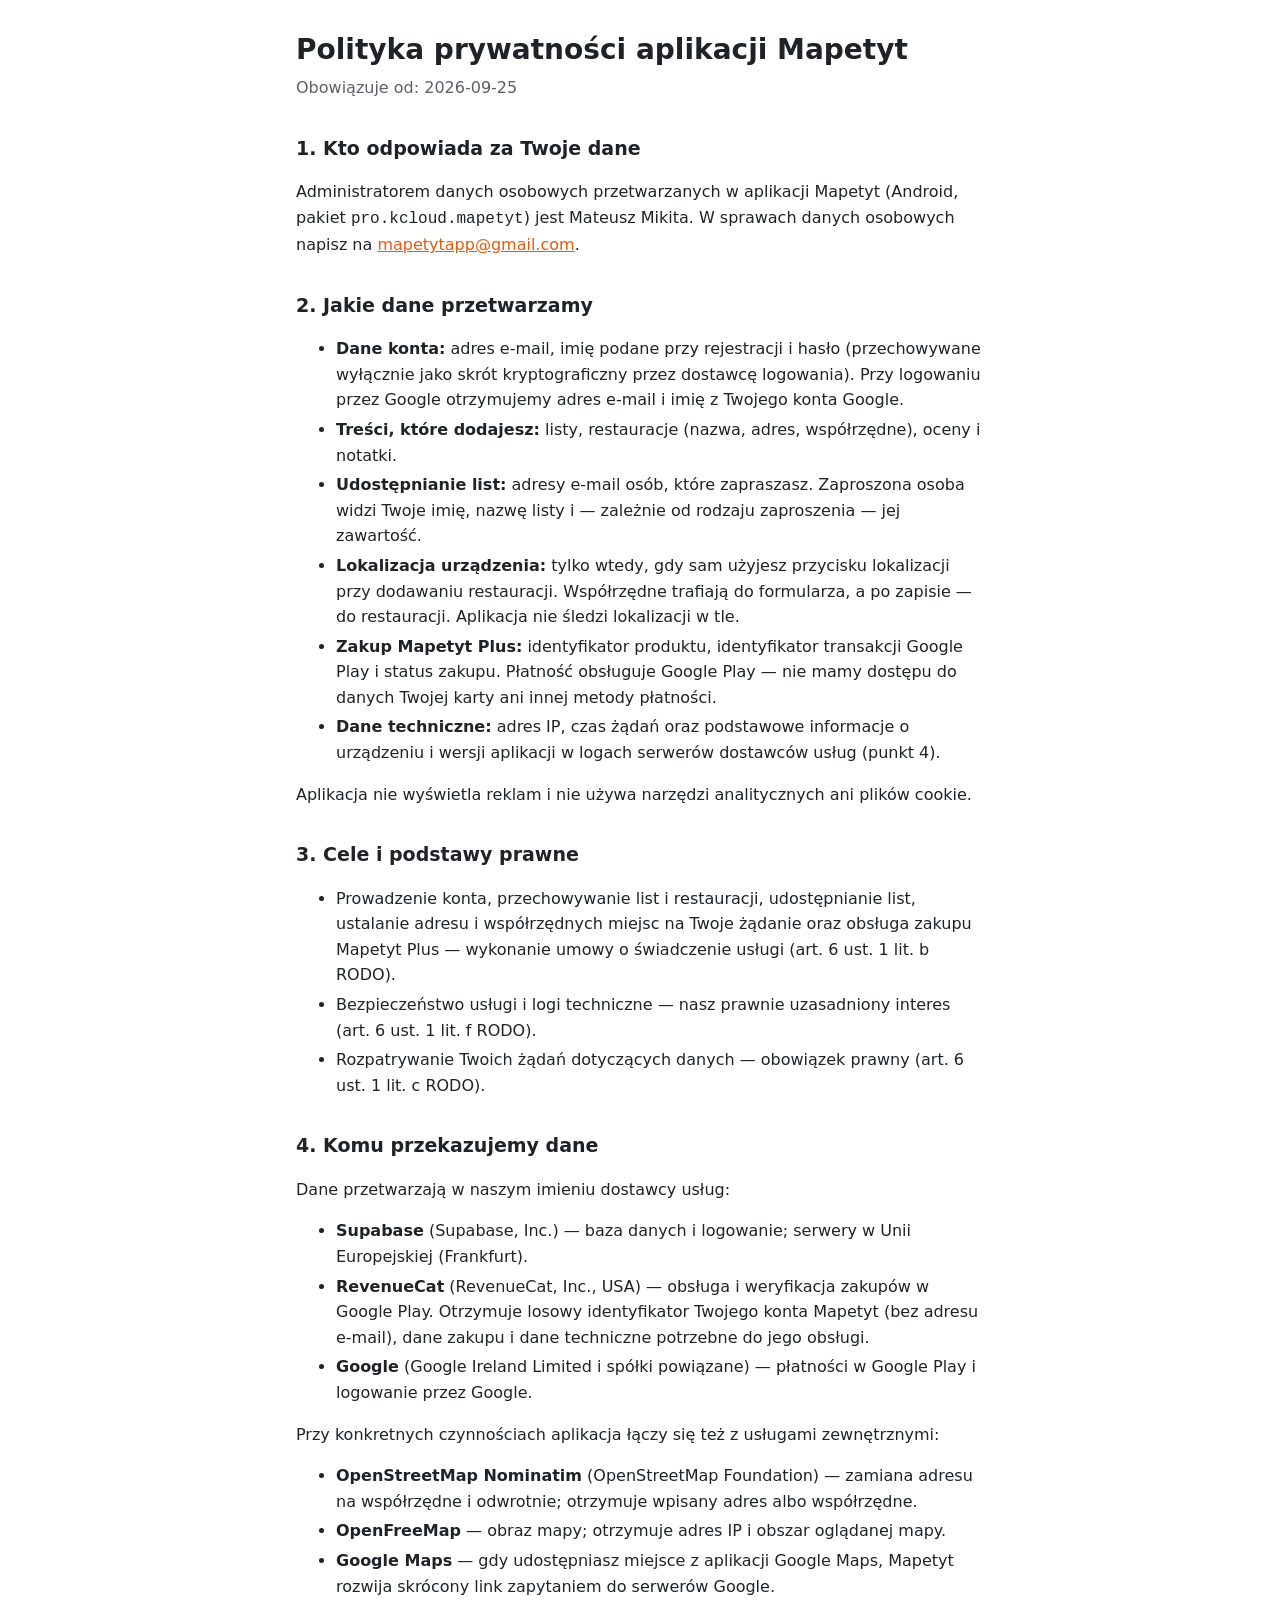
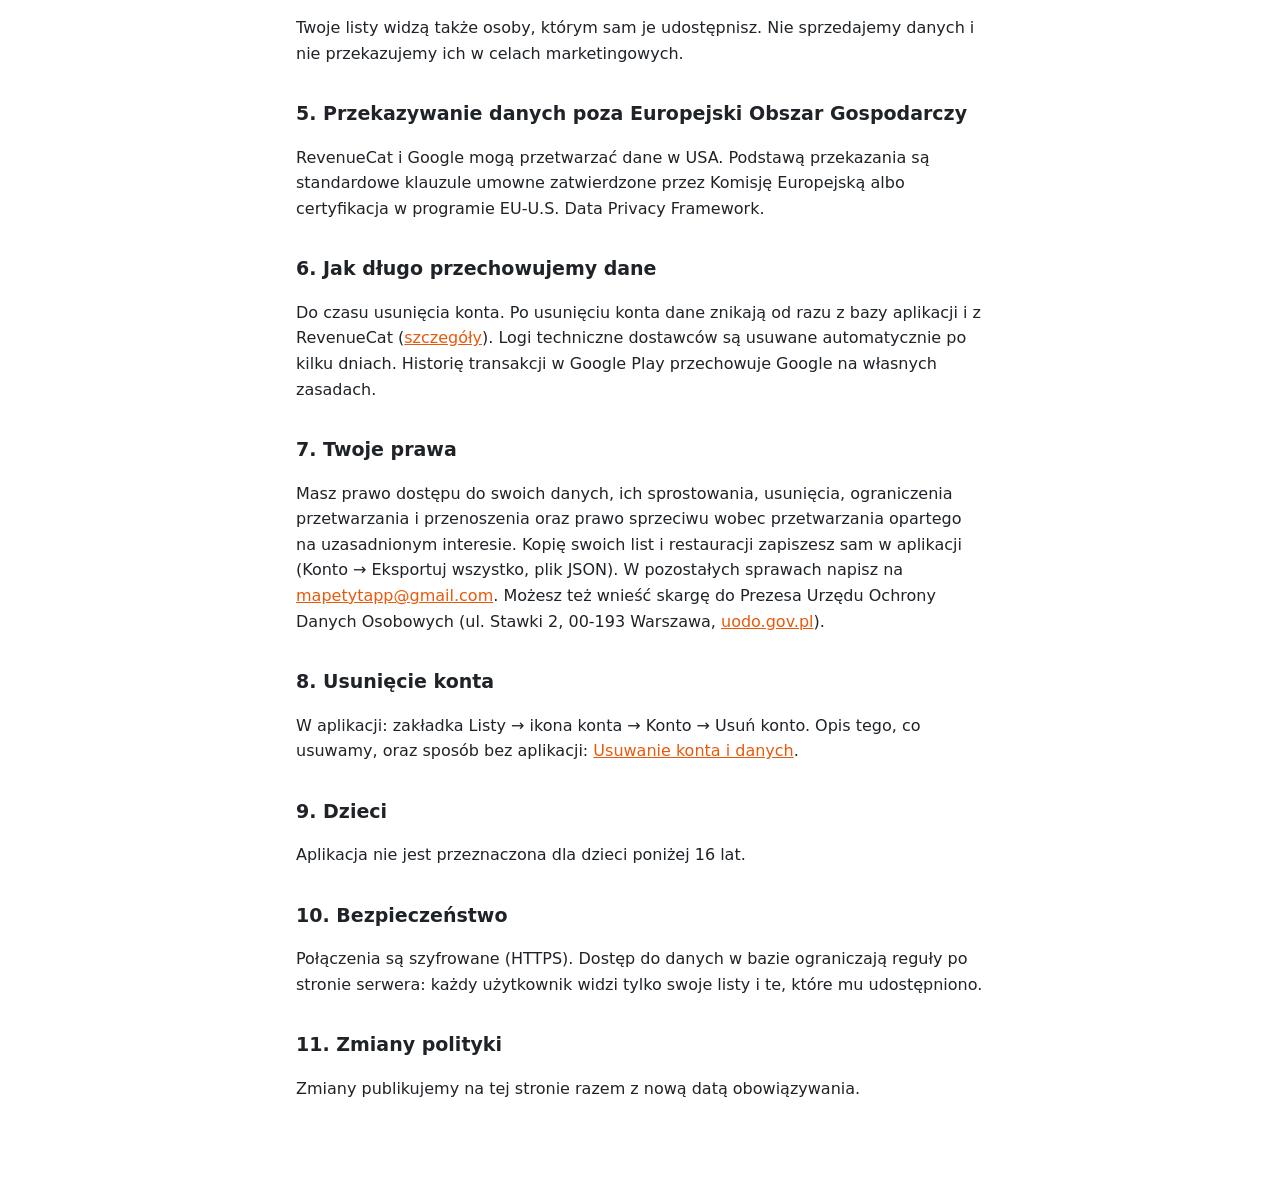
==== polityka-prywatnosci.html @ 13069af6 "Polityka prywatności i usuwanie konta Mapetyt Co-Authored-By: Claude Opus 5.5 <noreply@anthropic.com" ====
<!doctype html>
<html lang="pl">
  <head>
    <meta charset="utf-8" />
    <meta name="viewport" content="width=device-width, initial-scale=1" />
    <title>Polityka prywatności — Mapetyt</title>
    <link rel="stylesheet" href="style.css" />
  </head>
  <body>
    <main>
      <h1>Polityka prywatności aplikacji Mapetyt</h1>
      <p class="meta">Obowiązuje od: 2026-09-25</p>

      <h2>1. Kto odpowiada za Twoje dane</h2>
      <p>
        Administratorem danych osobowych przetwarzanych w aplikacji Mapetyt (Android, pakiet
        <code>pro.kcloud.mapetyt</code>) jest Mateusz Mikita. W sprawach danych osobowych
        napisz na <a href="mailto:mapetytapp@gmail.com">mapetytapp@gmail.com</a>.
      </p>

      <h2>2. Jakie dane przetwarzamy</h2>
      <ul>
        <li>
          <strong>Dane konta:</strong> adres e-mail, imię podane przy rejestracji i hasło
          (przechowywane wyłącznie jako skrót kryptograficzny przez dostawcę logowania). Przy
          logowaniu przez Google otrzymujemy adres e-mail i imię z Twojego konta Google.
        </li>
        <li>
          <strong>Treści, które dodajesz:</strong> listy, restauracje (nazwa, adres,
          współrzędne), oceny i notatki.
        </li>
        <li>
          <strong>Udostępnianie list:</strong> adresy e-mail osób, które zapraszasz. Zaproszona
          osoba widzi Twoje imię, nazwę listy i — zależnie od rodzaju zaproszenia — jej zawartość.
        </li>
        <li>
          <strong>Lokalizacja urządzenia:</strong> tylko wtedy, gdy sam użyjesz przycisku
          lokalizacji przy dodawaniu restauracji. Współrzędne trafiają do formularza, a po
          zapisie — do restauracji. Aplikacja nie śledzi lokalizacji w tle.
        </li>
        <li>
          <strong>Zakup Mapetyt Plus:</strong> identyfikator produktu, identyfikator transakcji
          Google Play i status zakupu. Płatność obsługuje Google Play — nie mamy dostępu do
          danych Twojej karty ani innej metody płatności.
        </li>
        <li>
          <strong>Dane techniczne:</strong> adres IP, czas żądań oraz podstawowe informacje o
          urządzeniu i wersji aplikacji w logach serwerów dostawców usług (punkt 4).
        </li>
      </ul>
      <p>Aplikacja nie wyświetla reklam i nie używa narzędzi analitycznych ani plików cookie.</p>

      <h2>3. Cele i podstawy prawne</h2>
      <ul>
        <li>
          Prowadzenie konta, przechowywanie list i restauracji, udostępnianie list, ustalanie
          adresu i współrzędnych miejsc na Twoje żądanie oraz obsługa zakupu Mapetyt Plus —
          wykonanie umowy o świadczenie usługi (art. 6 ust. 1 lit. b RODO).
        </li>
        <li>
          Bezpieczeństwo usługi i logi techniczne — nasz prawnie uzasadniony interes (art. 6
          ust. 1 lit. f RODO).
        </li>
        <li>
          Rozpatrywanie Twoich żądań dotyczących danych — obowiązek prawny (art. 6 ust. 1 lit. c
          RODO).
        </li>
      </ul>

      <h2>4. Komu przekazujemy dane</h2>
      <p>Dane przetwarzają w naszym imieniu dostawcy usług:</p>
      <ul>
        <li>
          <strong>Supabase</strong> (Supabase, Inc.) — baza danych i logowanie; serwery w Unii
          Europejskiej (Frankfurt).
        </li>
        <li>
          <strong>RevenueCat</strong> (RevenueCat, Inc., USA) — obsługa i weryfikacja zakupów w
          Google Play. Otrzymuje losowy identyfikator Twojego konta Mapetyt (bez adresu e-mail),
          dane zakupu i dane techniczne potrzebne do jego obsługi.
        </li>
        <li>
          <strong>Google</strong> (Google Ireland Limited i spółki powiązane) — płatności w
          Google Play i logowanie przez Google.
        </li>
      </ul>
      <p>Przy konkretnych czynnościach aplikacja łączy się też z usługami zewnętrznymi:</p>
      <ul>
        <li>
          <strong>OpenStreetMap Nominatim</strong> (OpenStreetMap Foundation) — zamiana adresu na
          współrzędne i odwrotnie; otrzymuje wpisany adres albo współrzędne.
        </li>
        <li>
          <strong>OpenFreeMap</strong> — obraz mapy; otrzymuje adres IP i obszar oglądanej mapy.
        </li>
        <li>
          <strong>Google Maps</strong> — gdy udostępniasz miejsce z aplikacji Google Maps,
          Mapetyt rozwija skrócony link zapytaniem do serwerów Google.
        </li>
      </ul>
      <p>
        Twoje listy widzą także osoby, którym sam je udostępnisz. Nie sprzedajemy danych i nie
        przekazujemy ich w celach marketingowych.
      </p>

      <h2>5. Przekazywanie danych poza Europejski Obszar Gospodarczy</h2>
      <p>
        RevenueCat i Google mogą przetwarzać dane w USA. Podstawą przekazania są standardowe
        klauzule umowne zatwierdzone przez Komisję Europejską albo certyfikacja w programie
        EU-U.S. Data Privacy Framework.
      </p>

      <h2>6. Jak długo przechowujemy dane</h2>
      <p>
        Do czasu usunięcia konta. Po usunięciu konta dane znikają od razu z bazy aplikacji i z
        RevenueCat (<a href="usuwanie-konta.html">szczegóły</a>). Logi techniczne dostawców są
        usuwane automatycznie po kilku dniach. Historię transakcji w Google Play przechowuje
        Google na własnych zasadach.
      </p>

      <h2>7. Twoje prawa</h2>
      <p>
        Masz prawo dostępu do swoich danych, ich sprostowania, usunięcia, ograniczenia
        przetwarzania i przenoszenia oraz prawo sprzeciwu wobec przetwarzania opartego na
        uzasadnionym interesie. Kopię swoich list i restauracji zapiszesz sam w aplikacji
        (Konto → Eksportuj wszystko, plik JSON). W pozostałych sprawach napisz na
        <a href="mailto:mapetytapp@gmail.com">mapetytapp@gmail.com</a>. Możesz też wnieść skargę do
        Prezesa Urzędu Ochrony Danych Osobowych (ul. Stawki 2, 00-193 Warszawa,
        <a href="https://uodo.gov.pl">uodo.gov.pl</a>).
      </p>

      <h2>8. Usunięcie konta</h2>
      <p>
        W aplikacji: zakładka Listy → ikona konta → Konto → Usuń konto. Opis tego, co usuwamy,
        oraz sposób bez aplikacji: <a href="usuwanie-konta.html">Usuwanie konta i danych</a>.
      </p>

      <h2>9. Dzieci</h2>
      <p>Aplikacja nie jest przeznaczona dla dzieci poniżej 16 lat.</p>

      <h2>10. Bezpieczeństwo</h2>
      <p>
        Połączenia są szyfrowane (HTTPS). Dostęp do danych w bazie ograniczają reguły po stronie
        serwera: każdy użytkownik widzi tylko swoje listy i te, które mu udostępniono.
      </p>

      <h2>11. Zmiany polityki</h2>
      <p>Zmiany publikujemy na tej stronie razem z nową datą obowiązywania.</p>
    </main>
  </body>
</html>
---- style.css ----
:root {
  color-scheme: light;
  --text: #1f2328;
  --muted: #5b6168;
  --accent: #e8590c;
  --border: #e3e5e8;
  --surface: #f6f7f8;
}

* {
  box-sizing: border-box;
}

body {
  margin: 0;
  background: #ffffff;
  color: var(--text);
  font: 16px/1.6 system-ui, -apple-system, 'Segoe UI', Roboto, sans-serif;
}

main {
  max-width: 720px;
  margin: 0 auto;
  padding: 32px 16px 64px;
}

h1 {
  font-size: 28px;
  line-height: 1.25;
  margin: 0 0 8px;
}

h2 {
  font-size: 19px;
  margin: 32px 0 8px;
}

.meta {
  color: var(--muted);
  margin: 0 0 24px;
}

a {
  color: var(--accent);
}

li {
  margin: 4px 0;
}

.box {
  background: var(--surface);
  border: 1px solid var(--border);
  border-radius: 12px;
  padding: 12px 16px;
}
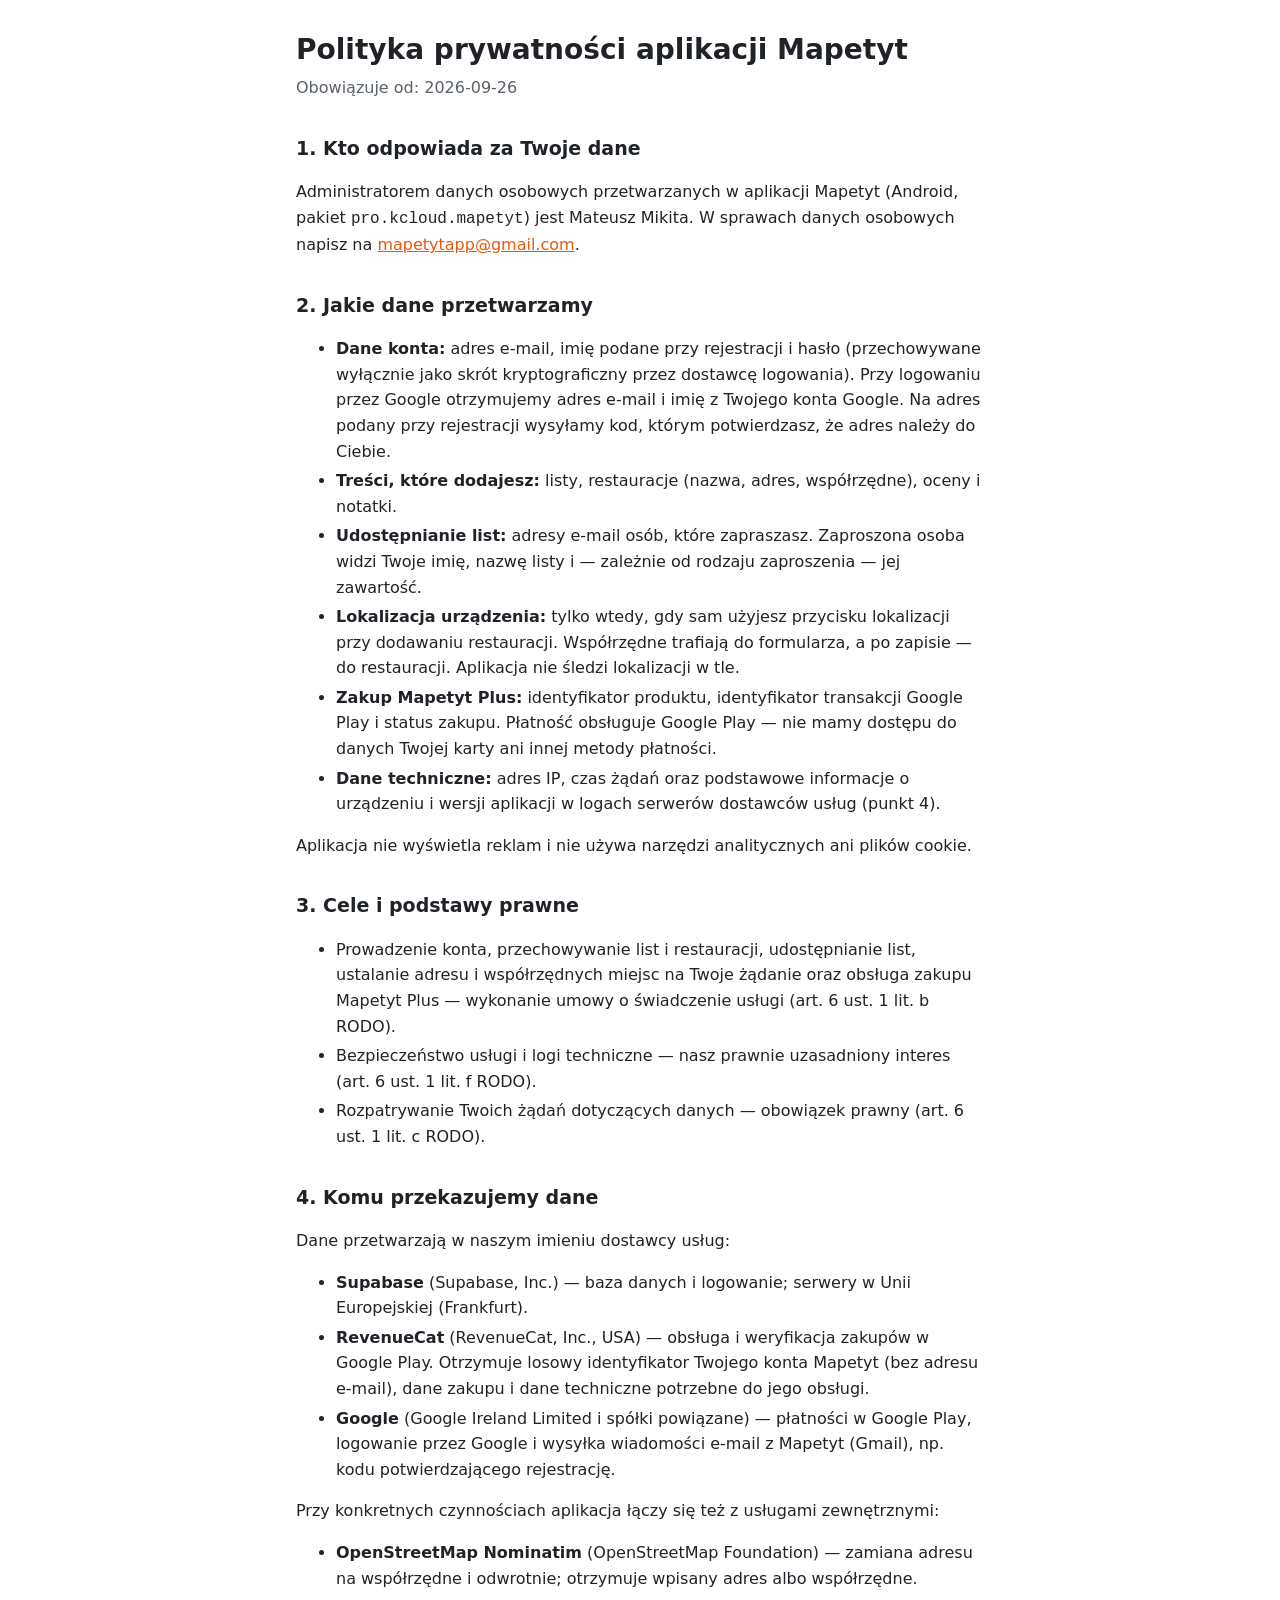
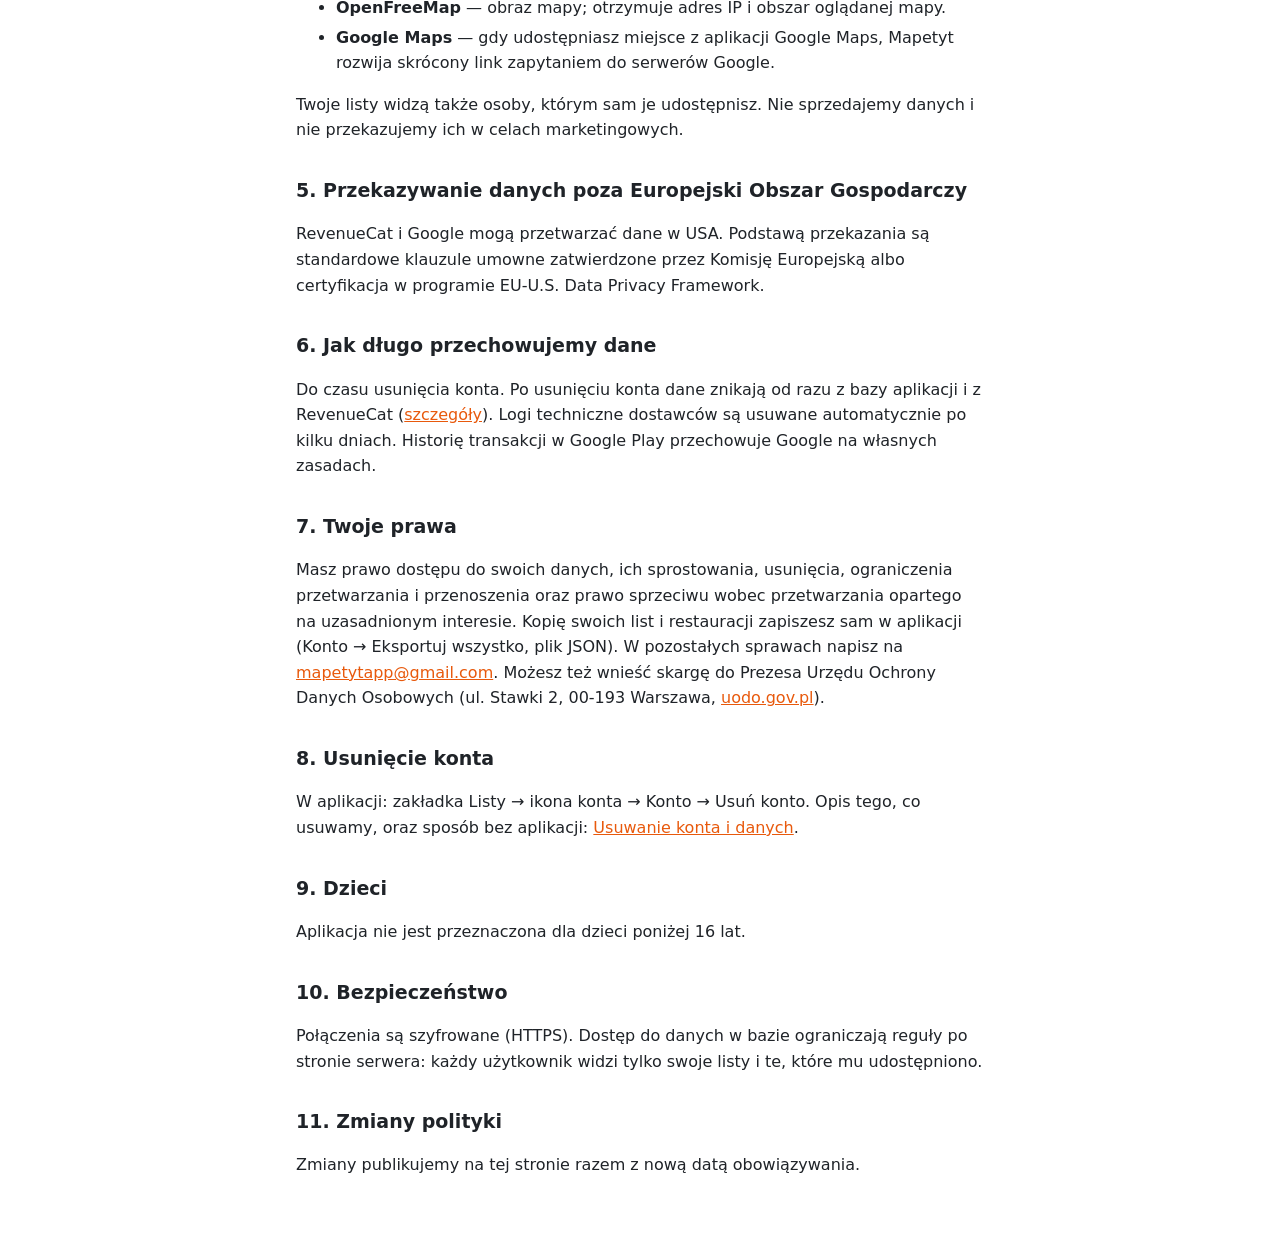
==== commit cc61b4f8: "Polityka prywatności: kod potwierdzający i wysyłka e-maili przez Gmail Co-Authored-By: Claude Opus 5" ====
--- a/polityka-prywatnosci.html
+++ b/polityka-prywatnosci.html
@@ -9,7 +9,7 @@
   <body>
     <main>
       <h1>Polityka prywatności aplikacji Mapetyt</h1>
-      <p class="meta">Obowiązuje od: 2026-09-25</p>
+      <p class="meta">Obowiązuje od: 2026-09-26</p>
 
       <h2>1. Kto odpowiada za Twoje dane</h2>
       <p>
@@ -23,7 +23,8 @@
         <li>
           <strong>Dane konta:</strong> adres e-mail, imię podane przy rejestracji i hasło
           (przechowywane wyłącznie jako skrót kryptograficzny przez dostawcę logowania). Przy
-          logowaniu przez Google otrzymujemy adres e-mail i imię z Twojego konta Google.
+          logowaniu przez Google otrzymujemy adres e-mail i imię z Twojego konta Google. Na adres
+          podany przy rejestracji wysyłamy kod, którym potwierdzasz, że adres należy do Ciebie.
         </li>
         <li>
           <strong>Treści, które dodajesz:</strong> listy, restauracje (nazwa, adres,
@@ -81,7 +82,8 @@
         </li>
         <li>
           <strong>Google</strong> (Google Ireland Limited i spółki powiązane) — płatności w
-          Google Play i logowanie przez Google.
+          Google Play, logowanie przez Google i wysyłka wiadomości e-mail z Mapetyt (Gmail), np.
+          kodu potwierdzającego rejestrację.
         </li>
       </ul>
       <p>Przy konkretnych czynnościach aplikacja łączy się też z usługami zewnętrznymi:</p>
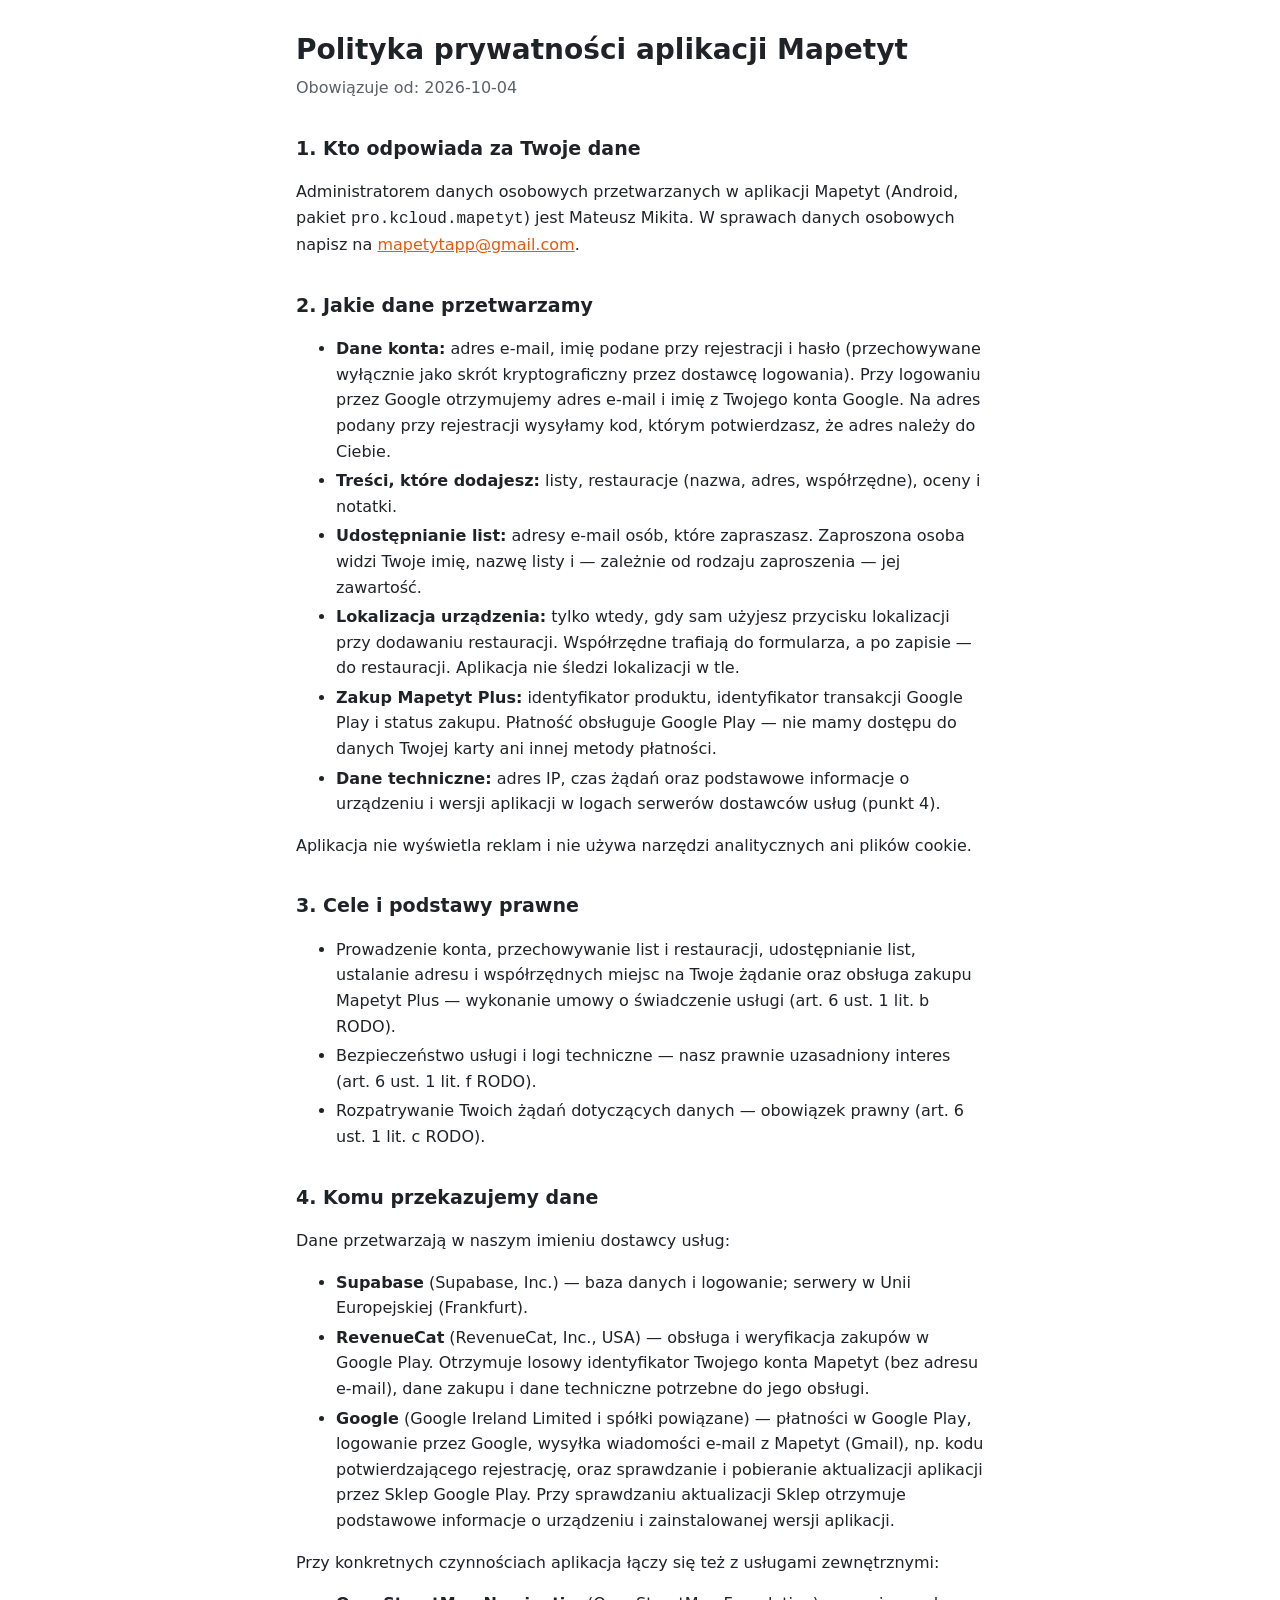
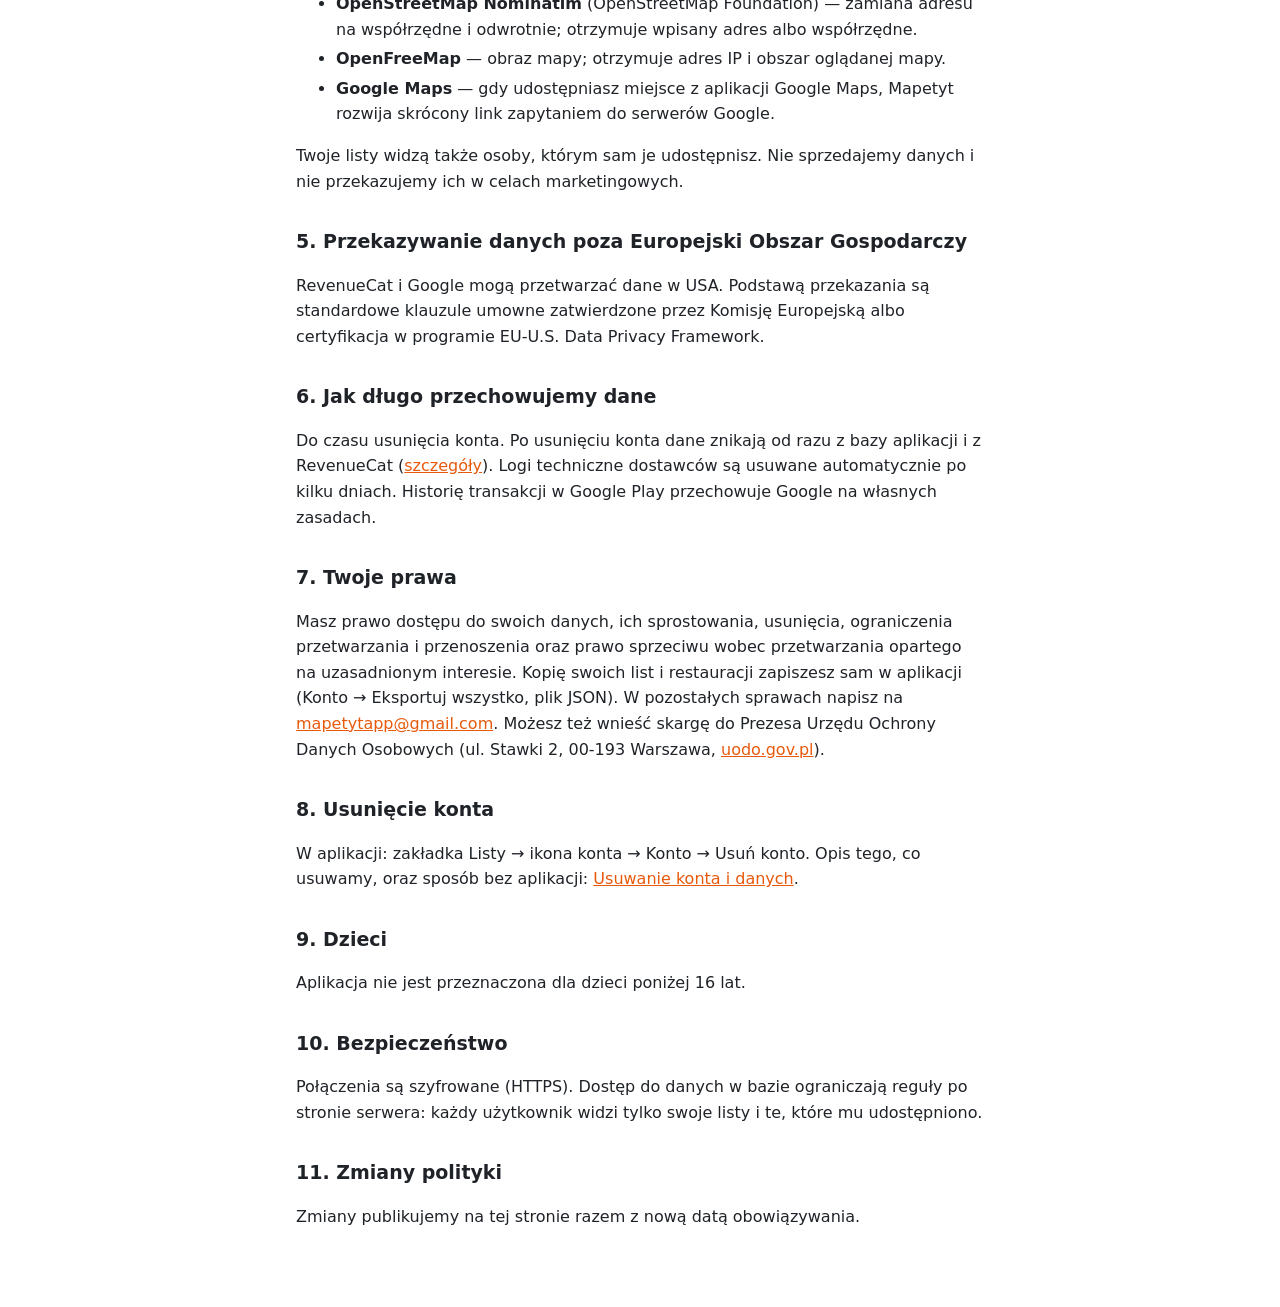
==== commit b55216d6: "Aktualizacja dokumentów prawnych (Mapetyt a85f4d2)" ====
--- a/polityka-prywatnosci.html
+++ b/polityka-prywatnosci.html
@@ -9,7 +9,7 @@
   <body>
     <main>
       <h1>Polityka prywatności aplikacji Mapetyt</h1>
-      <p class="meta">Obowiązuje od: 2026-09-26</p>
+      <p class="meta">Obowiązuje od: 2026-10-04</p>
 
       <h2>1. Kto odpowiada za Twoje dane</h2>
       <p>
@@ -82,8 +82,10 @@
         </li>
         <li>
           <strong>Google</strong> (Google Ireland Limited i spółki powiązane) — płatności w
-          Google Play, logowanie przez Google i wysyłka wiadomości e-mail z Mapetyt (Gmail), np.
-          kodu potwierdzającego rejestrację.
+          Google Play, logowanie przez Google, wysyłka wiadomości e-mail z Mapetyt (Gmail), np.
+          kodu potwierdzającego rejestrację, oraz sprawdzanie i pobieranie aktualizacji aplikacji
+          przez Sklep Google Play. Przy sprawdzaniu aktualizacji Sklep otrzymuje podstawowe
+          informacje o urządzeniu i zainstalowanej wersji aplikacji.
         </li>
       </ul>
       <p>Przy konkretnych czynnościach aplikacja łączy się też z usługami zewnętrznymi:</p>
